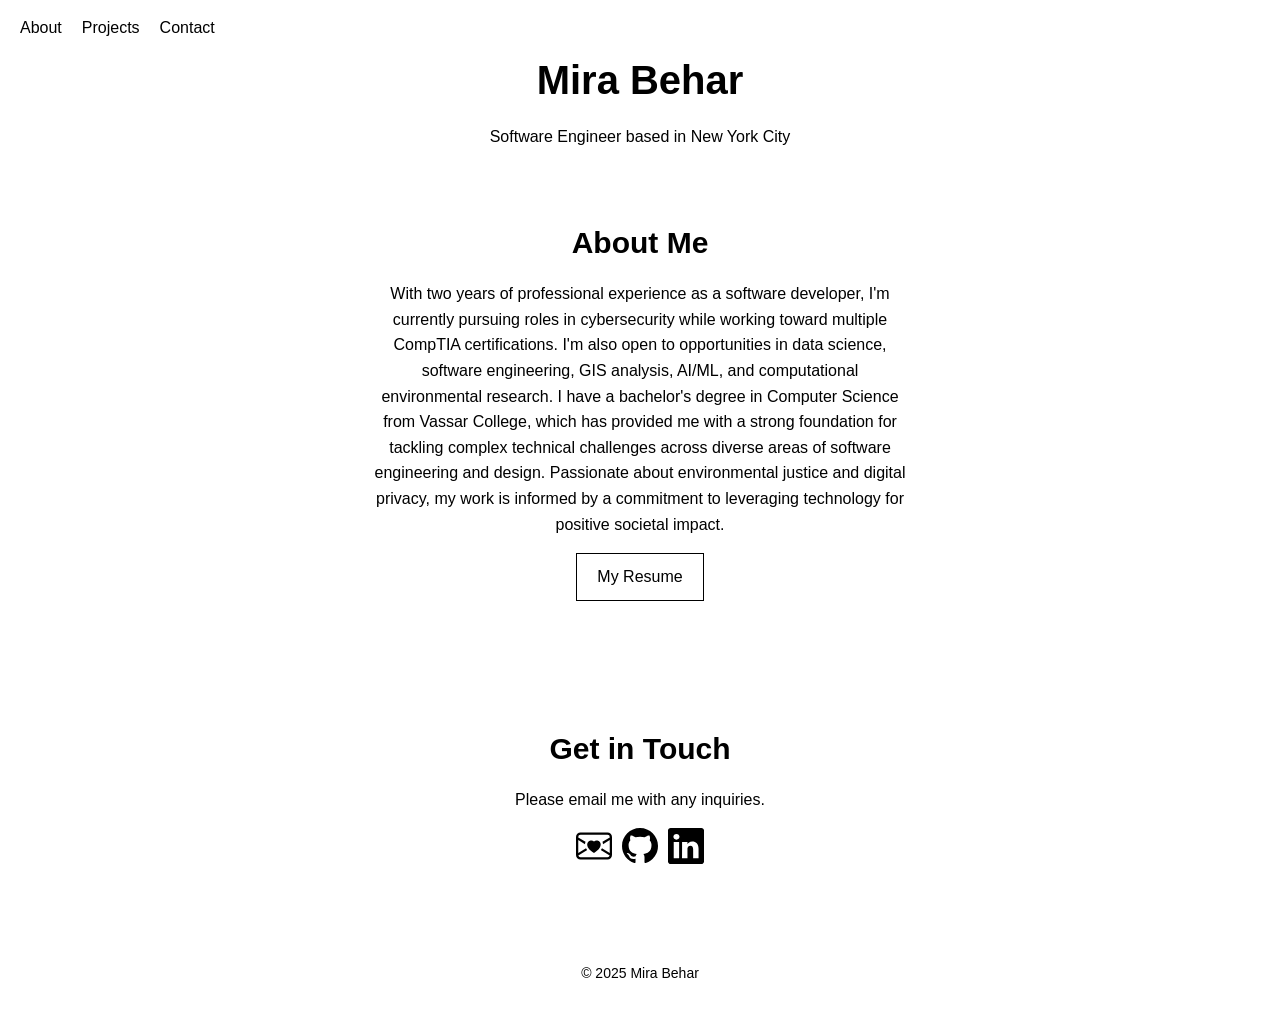
==== index.html @ eb7af506 "Add projects page with card formatting" ====
<!DOCTYPE html>
<html lang="en">

<head>
  <meta charset="UTF-8">
  <meta name="viewport" content="width=device-width, initial-scale=1.0">
  <title>Mira Behar | Portfolio</title>
  <meta name="keywords"
    content="Mira Behar, Software Engineering, Security Engineering, Python, Java, C, CSS, HTML, SQL">
  <link rel="stylesheet" href="index.css">
</head>

<body>

  <!-- Header -->
  <header id="top">
    <nav class="nav">
      <ul>
        <li><a href="#about">About</a></li>
        <li><a href="projects.html">Projects</a></li>
        <li><a href="#contact">Contact</a></li>
      </ul>
    </nav>

    <div>
      <h1>Mira Behar</h1>
      <p>Software Engineer based in New York City</p>
    </div>
  </header>

  <!-- About Section -->
  <section id="about">
    <h2>About Me</h2>
    <p>
      With two years of professional experience as a software developer, I'm currently pursuing roles in cybersecurity
      while working toward multiple CompTIA certifications.
      I'm also open to opportunities in data science, software engineering, GIS analysis, AI/ML, and computational
      environmental research.
      I have a bachelor's degree in Computer Science from Vassar College, which has provided me with a strong foundation
      for tackling complex technical challenges across diverse areas of software engineering and design.
      Passionate about environmental justice and digital privacy, my work is informed by a commitment to leveraging
      technology for positive societal impact.
    </p>
    <a href="files/resume.pdf" class="btn" target="_blank">My Resume</a>
  </section>

  <!-- Contact Section -->
  <section id="contact">
    <h2>Get in Touch</h2>
    <p>Please email me with any inquiries. </p>

    <!-- Social Icons -->
    <div class="social-icons">
      <!-- Email -->
      <a href="mailto:mirabehar@gmail.com" target="_blank">
        <svg xmlns="http://www.w3.org/2000/svg" width="16" height="16" fill="currentColor" class="bi bi-envelope-heart"
          viewBox="0 0 16 16">
          <path fill-rule="evenodd"
            d="M0 4a2 2 0 0 1 2-2h12a2 2 0 0 1 2 2v8a2 2 0 0 1-2 2H2a2 2 0 0 1-2-2zm2-1a1 1 0 0 0-1 1v.217l3.235 1.94a2.8 2.8 0 0 0-.233 1.027L1 5.384v5.721l3.453-2.124q.219.416.55.835l-3.97 2.443A1 1 0 0 0 2 13h12a1 1 0 0 0 .966-.741l-3.968-2.442q.33-.421.55-.836L15 11.105V5.383l-3.002 1.801a2.8 2.8 0 0 0-.233-1.026L15 4.217V4a1 1 0 0 0-1-1zm6 2.993c1.664-1.711 5.825 1.283 0 5.132-5.825-3.85-1.664-6.843 0-5.132" />
        </svg>
      </a>
      <!-- GitHub -->
      <a href="https://github.com/mirabehar" target="_blank">
        <svg xmlns="http://www.w3.org/2000/svg" width="16" height="16" fill="currentColor" class="bi bi-github"
          viewBox="0 0 16 16">
          <path
            d="M8 0C3.58 0 0 3.58 0 8c0 3.54 2.29 6.53 5.47 7.59.4.07.55-.17.55-.38 0-.19-.01-.82-.01-1.49-2.01.37-2.53-.49-2.69-.94-.09-.23-.48-.94-.82-1.13-.28-.15-.68-.52-.01-.53.63-.01 1.08.58 1.23.82.72 1.21 1.87.87 2.33.66.07-.52.28-.87.51-1.07-1.78-.2-3.64-.89-3.64-3.95 0-.87.31-1.59.82-2.15-.08-.2-.36-1.02.08-2.12 0 0 .67-.21 2.2.82.64-.18 1.32-.27 2-.27s1.36.09 2 .27c1.53-1.04 2.2-.82 2.2-.82.44 1.1.16 1.92.08 2.12.51.56.82 1.27.82 2.15 0 3.07-1.87 3.75-3.65 3.95.29.25.54.73.54 1.48 0 1.07-.01 1.93-.01 2.2 0 .21.15.46.55.38A8.01 8.01 0 0 0 16 8c0-4.42-3.58-8-8-8" />
        </svg>
      </a>
      <!-- LinkedIn -->
      <a href="https://linkedin.com/in/mirabehar" target="_blank">
        <svg xmlns="http://www.w3.org/2000/svg" width="16" height="16" fill="currentColor" class="bi bi-linkedin"
          viewBox="0 0 16 16">
          <path
            d="M0 1.146C0 .513.526 0 1.175 0h13.65C15.474 0 16 .513 16 1.146v13.708c0 .633-.526 1.146-1.175 1.146H1.175C.526 16 0 15.487 0 14.854zm4.943 12.248V6.169H2.542v7.225zm-1.2-8.212c.837 0 1.358-.554 1.358-1.248-.015-.709-.52-1.248-1.342-1.248S2.4 3.226 2.4 3.934c0 .694.521 1.248 1.327 1.248zm4.908 8.212V9.359c0-.216.016-.432.08-.586.173-.431.568-.878 1.232-.878.869 0 1.216.662 1.216 1.634v3.865h2.401V9.25c0-2.22-1.184-3.252-2.764-3.252-1.274 0-1.845.7-2.165 1.193v.025h-.016l.016-.025V6.169h-2.4c.03.678 0 7.225 0 7.225z" />
        </svg>
      </a>
    </div>
  </section>
  </main>

  <!-- Footer -->
  <footer>
    <p>&copy; 2025 Mira Behar</p>
  </footer>

</body>

</html>
---- index.css ----
/* ----------------------------- */
/* ----- Basic Setup ----- */
/* ----------------------------- */

* {
  margin: 0;
  padding: 0;
  box-sizing: border-box;
}

html {
  font-size: 62.5%;
  /* 16px x 62.5% = 10px --> 1rem = 10px */
  scroll-behavior: smooth;
}

body {
  font-size: 1.6rem;
  font-family: sans-serif;
  line-height: 1.6;
  color: #000000;
  background: #ffffff;
}

/* ----------------------------- */
/* ----- Layout Helpers ----- */
/* ----------------------------- */

.container {
  max-width: 1100px;
  margin: 0 auto;
  /* horizontally centered */
  padding: 0 2rem;
  text-align: center;
}

p {
  margin: 0 auto 1.6rem;
  max-width: 60ch;
  /* limits line length */
  text-align: center;
}

section {
  padding: 6rem 0;
}

img {
  max-width: 100%;
  height: auto;
  display: block;
}

.pdf-embed {
  width: 64%;
  height: 80vh;
  border: none;
}

@media (max-width: 768px) {
  .pdf-embed {
    height: 60vh;
  }
}

.project {
  margin-bottom: 5rem;
}

/* ----------------------------- */
/* ----- Typography ----- */
/* ----------------------------- */

h1,
h2,
h3 {
  font-weight: 600;
  line-height: 1.2;
  color: #000000;
  margin-bottom: 2rem;
  text-align: center;
}

h1 {
  font-size: 4rem;
}

h2 {
  font-size: 3rem;
}

h3 {
  font-size: 2.2rem;
}

p {
  margin-bottom: 1.6rem;
  max-width: 60ch;
}

/* ----------------------------- */
/* ----- Links & Buttons ----- */
/* ----------------------------- */

a {
  color: inherit;
  text-decoration: none;
  transition: color 0.2s ease;
}

a:hover {
  color: #8800ff;
  /* link hover */
}

button,
.btn {
  display: block;
  width: fit-content;
  text-align: center;
  padding: 1rem 2rem;
  border: 1px solid #000000;
  background: transparent;
  cursor: pointer;
  transition: background 0.2s ease, color 0.2s ease;
  margin: 1rem auto;
}

button:hover,
.btn:hover {
  background: #000000;
  color: #ffffff;
}

.social-icons {
  display: flex;
  gap: 1rem;
  margin-top: 1.5rem;
  justify-content: center;
}

.social-icons svg {
  width: 36px;
  height: 36px;
  transition: transform 0.2s ease, fill 0.2s ease;
  cursor: pointer;
}

.social-icons svg:hover {
  transform: scale(1.2);
  fill: #8800ff;
}

/* ----------------------------- */
/* ----- Navigation ----- */
/* ----------------------------- */

.nav {
  display: flex;
  justify-content: flex-start;
  padding: 1.5rem 0 1.5rem 2rem;
}

.nav ul {
  list-style: none;
  display: flex;
  gap: 2rem;
}

.nav a {
  padding: 0.5rem 0;
  font-weight: 500;
}


/* ----------------------------- */
/* ----- Footer ----- */
/* ----------------------------- */

footer {
  text-align: center;
  padding: 3rem 0;
  font-size: 1.4rem;
  color: #000000;
}
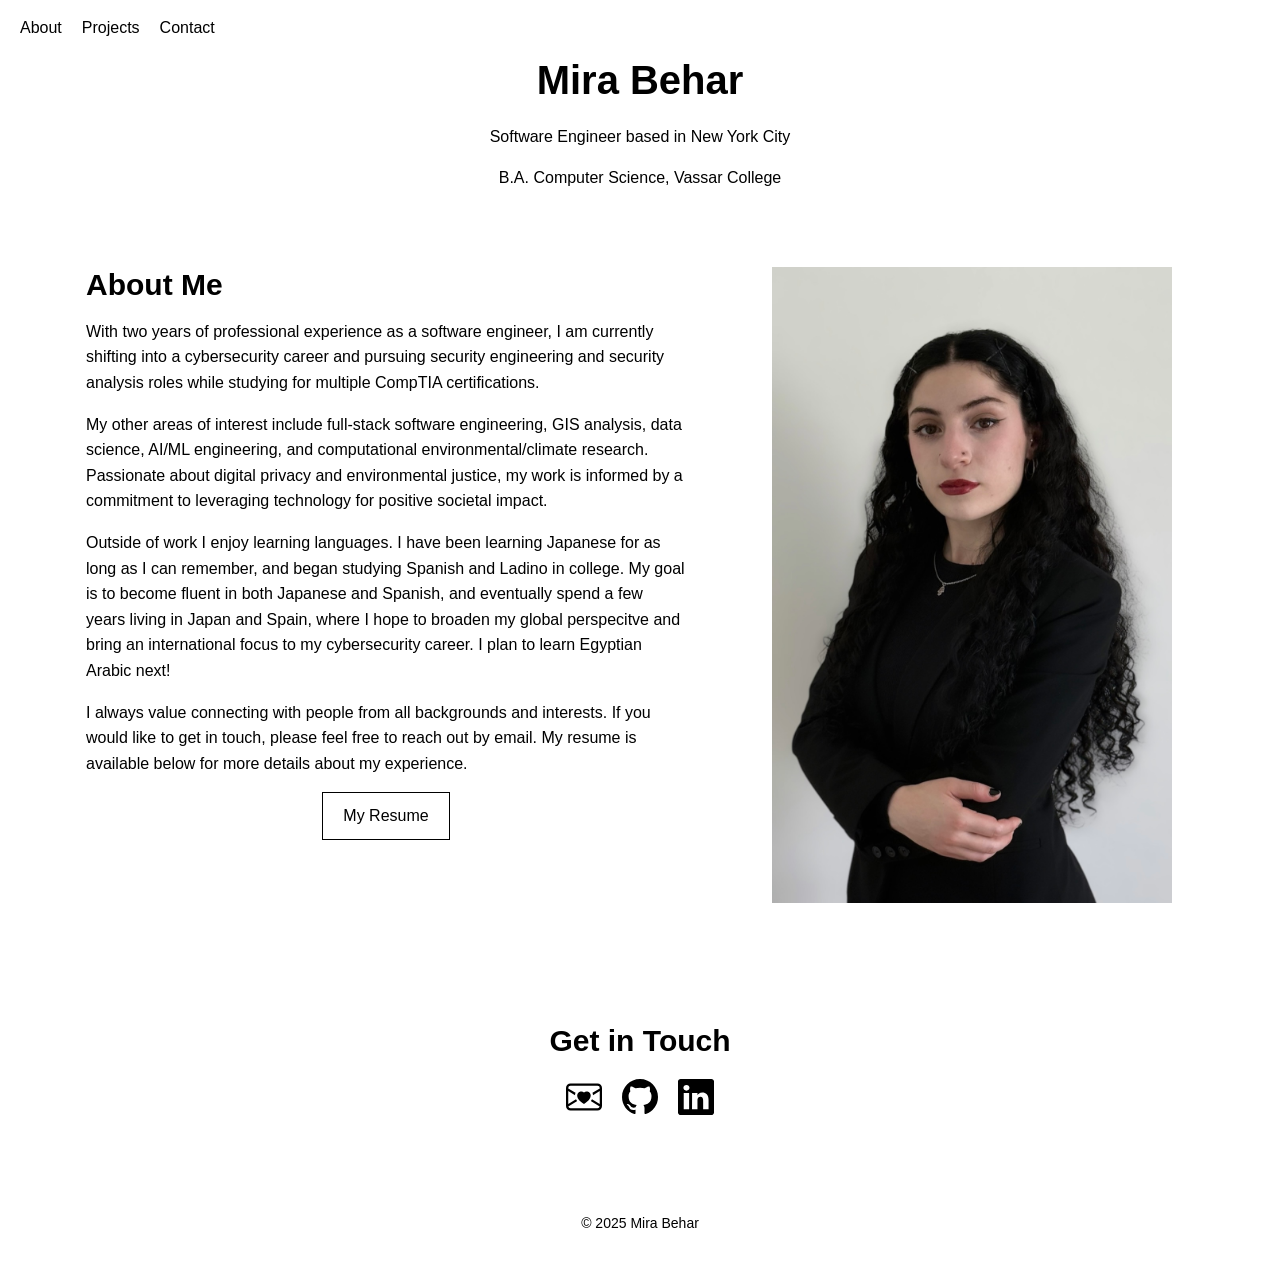
==== commit f9e9a4a0: "Adds grid layout to home page with additional text and image." ====
--- a/index.html
+++ b/index.html
@@ -25,29 +25,47 @@
     <div>
       <h1>Mira Behar</h1>
       <p>Software Engineer based in New York City</p>
+      <p>B.A. Computer Science, Vassar College</p>
     </div>
   </header>
 
-  <!-- About Section -->
+  <!-- About Section (Grid)-->
   <section id="about">
-    <h2>About Me</h2>
-    <p>
-      With two years of professional experience as a software developer, I'm currently pursuing roles in cybersecurity
-      while working toward multiple CompTIA certifications.
-      I'm also open to opportunities in data science, software engineering, GIS analysis, AI/ML, and computational
-      environmental research.
-      I have a bachelor's degree in Computer Science from Vassar College, which has provided me with a strong foundation
-      for tackling complex technical challenges across diverse areas of software engineering and design.
-      Passionate about environmental justice and digital privacy, my work is informed by a commitment to leveraging
-      technology for positive societal impact.
-    </p>
-    <a href="files/resume.pdf" class="btn" target="_blank">My Resume</a>
+    <div class="container">
+      <div>
+        <h2>About Me</h2>
+        <p>
+          With two years of professional experience as a software engineer, I am currently shifting into a cybersecurity career 
+          and pursuing security engineering and security analysis roles while studying for multiple CompTIA certifications.
+        </p>
+        <p>
+          My other areas of interest include full-stack software engineering, GIS analysis, data science, AI/ML engineering, and 
+          computational environmental/climate research. Passionate about digital privacy and environmental justice, my work is 
+          informed by a commitment to leveraging technology for positive societal impact.
+        </p>
+        <p>
+          Outside of work I enjoy learning languages. I have been learning Japanese for as long as I can remember, and began studying 
+          Spanish and Ladino in college. My goal is to become fluent in both Japanese and Spanish, and eventually spend a few years
+          living in Japan and Spain, where I hope to broaden my global perspecitve and bring an international focus to my cybersecurity
+          career. I plan to learn Egyptian Arabic next!
+        </p>
+        <p>
+          I always value connecting with people from all backgrounds and interests. If you would like to get in touch, please feel 
+          free to reach out by email. My resume is available below for more details about my experience.
+        </p>
+        
+        <a href="files/resume.pdf" class="btn" target="_blank">My Resume</a>
+      </div>
+
+      <div>
+        <img src="images/MiraPortfolioPic.jpg" width="400" height="600"> 
+      </div>
+    </div>
   </section>
 
   <!-- Contact Section -->
   <section id="contact">
     <h2>Get in Touch</h2>
-    <p>Please email me with any inquiries. </p>
 
     <!-- Social Icons -->
     <div class="social-icons">
@@ -77,7 +95,6 @@
       </a>
     </div>
   </section>
-  </main>
 
   <!-- Footer -->
   <footer>
--- a/index.css
+++ b/index.css
@@ -27,19 +27,13 @@
 /* ----------------------------- */
 
 .container {
-  max-width: 1100px;
+  display: grid;
+  grid-template-columns: 3fr 2fr;
+  gap: 2rem; 
+  max-width: 1400px;
   margin: 0 auto;
-  /* horizontally centered */
   padding: 0 2rem;
-  text-align: center;
-}
-
-p {
-  margin: 0 auto 1.6rem;
-  max-width: 60ch;
-  /* limits line length */
-  text-align: center;
-}
+} 
 
 section {
   padding: 6rem 0;
@@ -51,21 +45,17 @@
   display: block;
 }
 
-.pdf-embed {
+/* .pdf-embed { TODO: Delete 
   width: 64%;
   height: 80vh;
   border: none;
-}
+} 
 
 @media (max-width: 768px) {
   .pdf-embed {
     height: 60vh;
   }
-}
-
-.project {
-  margin-bottom: 5rem;
-}
+}*/
 
 /* ----------------------------- */
 /* ----- Typography ----- */
@@ -94,9 +84,20 @@
 }
 
 p {
-  margin-bottom: 1.6rem;
-  max-width: 60ch;
+  margin: 0 auto 1.6rem;
+  max-width: 60ch; 
+  text-align: center;
 }
+
+.container h1,
+.container h2,
+.container h3,
+.container p {
+  margin: 0 auto 1.6rem;
+  max-width: min(600px, 90vw);
+  text-align: left;
+}
+
 
 /* ----------------------------- */
 /* ----- Links & Buttons ----- */
@@ -134,7 +135,7 @@
 
 .social-icons {
   display: flex;
-  gap: 1rem;
+  gap: 2rem;
   margin-top: 1.5rem;
   justify-content: center;
 }
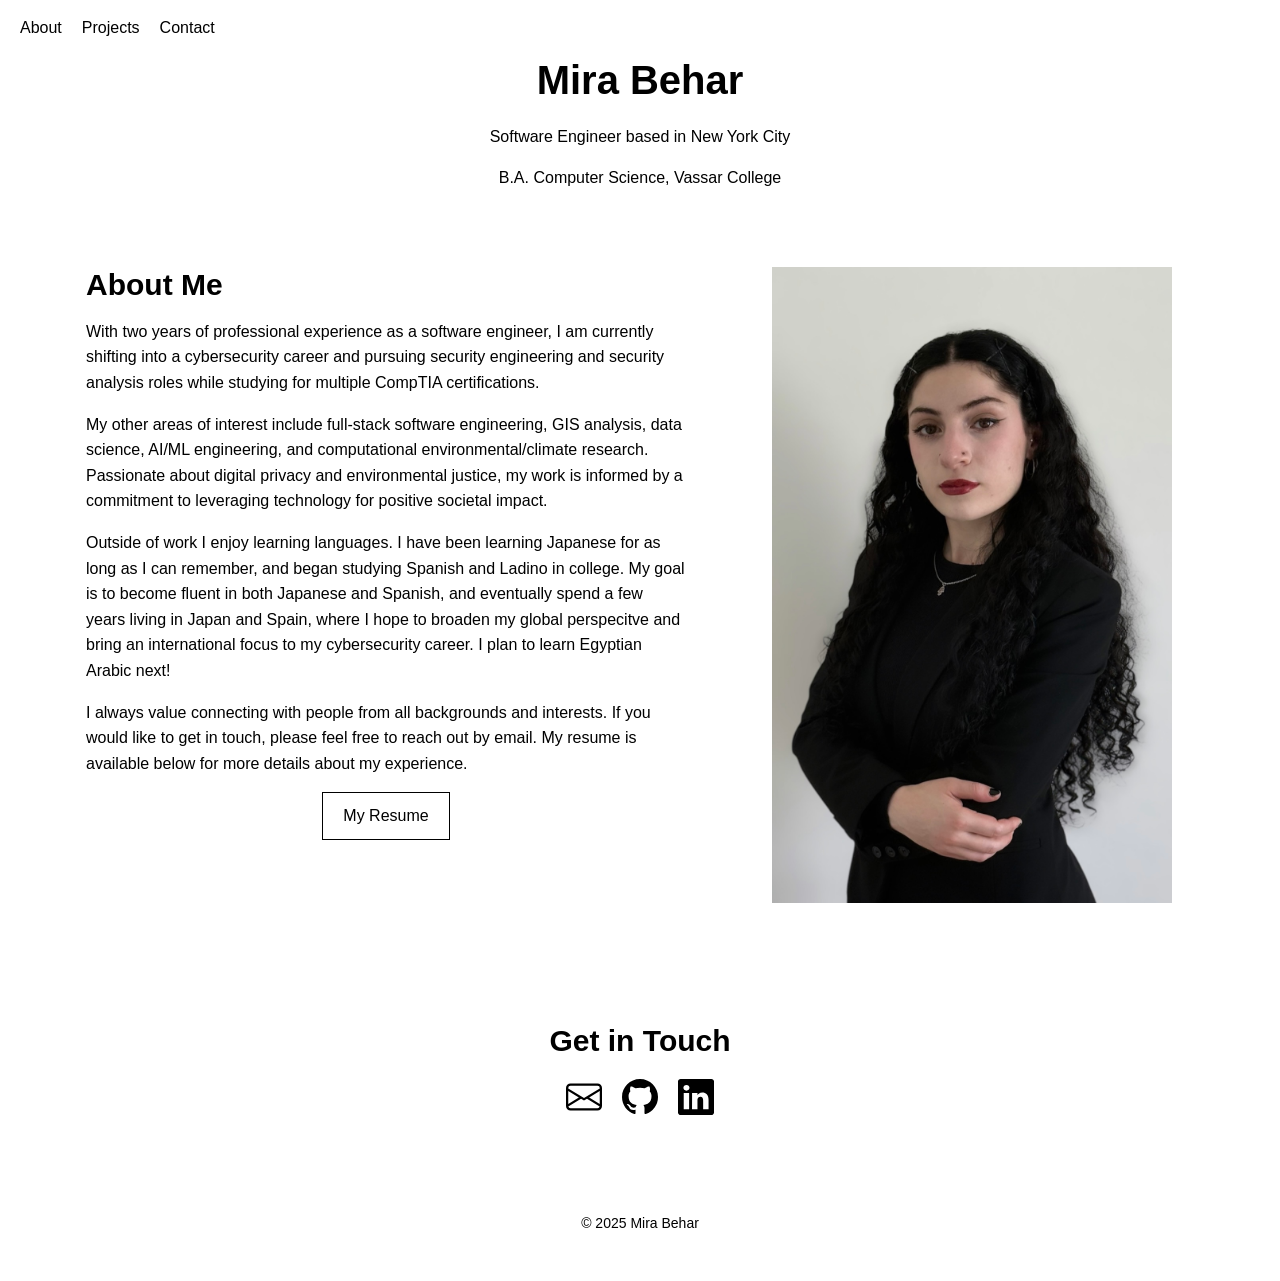
==== commit 1e4f3a75: "Updated email icon" ====
--- a/index.html
+++ b/index.html
@@ -71,10 +71,10 @@
     <div class="social-icons">
       <!-- Email -->
       <a href="mailto:mirabehar@gmail.com" target="_blank">
-        <svg xmlns="http://www.w3.org/2000/svg" width="16" height="16" fill="currentColor" class="bi bi-envelope-heart"
+        <svg xmlns="http://www.w3.org/2000/svg" width="16" height="16" fill="currentColor" class="bi bi-envelope"
           viewBox="0 0 16 16">
           <path fill-rule="evenodd"
-            d="M0 4a2 2 0 0 1 2-2h12a2 2 0 0 1 2 2v8a2 2 0 0 1-2 2H2a2 2 0 0 1-2-2zm2-1a1 1 0 0 0-1 1v.217l3.235 1.94a2.8 2.8 0 0 0-.233 1.027L1 5.384v5.721l3.453-2.124q.219.416.55.835l-3.97 2.443A1 1 0 0 0 2 13h12a1 1 0 0 0 .966-.741l-3.968-2.442q.33-.421.55-.836L15 11.105V5.383l-3.002 1.801a2.8 2.8 0 0 0-.233-1.026L15 4.217V4a1 1 0 0 0-1-1zm6 2.993c1.664-1.711 5.825 1.283 0 5.132-5.825-3.85-1.664-6.843 0-5.132" />
+            d="M0 4a2 2 0 0 1 2-2h12a2 2 0 0 1 2 2v8a2 2 0 0 1-2 2H2a2 2 0 0 1-2-2zm2-1a1 1 0 0 0-1 1v.217l7 4.2 7-4.2V4a1 1 0 0 0-1-1zm13 2.383-4.708 2.825L15 11.105zm-.034 6.876-5.64-3.471L8 9.583l-1.326-.795-5.64 3.47A1 1 0 0 0 2 13h12a1 1 0 0 0 .966-.741M1 11.105l4.708-2.897L1 5.383z" />
         </svg>
       </a>
       <!-- GitHub -->
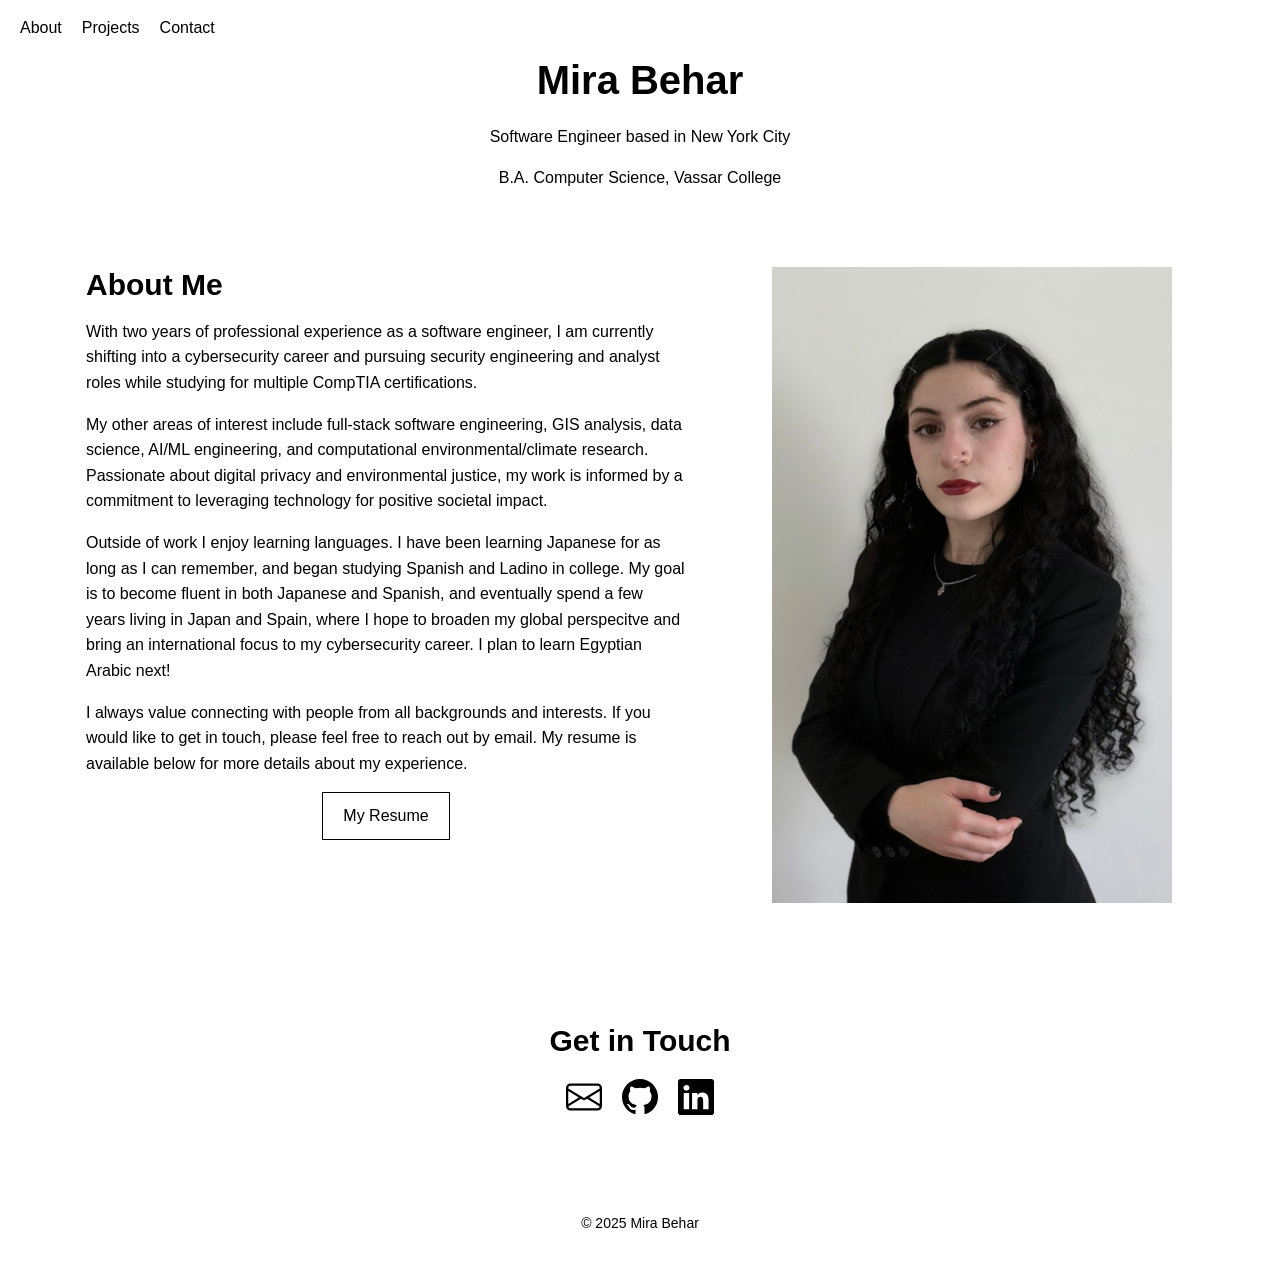
==== commit e83b0d3b: "Adds in line email link" ====
--- a/index.html
+++ b/index.html
@@ -36,7 +36,7 @@
         <h2>About Me</h2>
         <p>
           With two years of professional experience as a software engineer, I am currently shifting into a cybersecurity career 
-          and pursuing security engineering and security analysis roles while studying for multiple CompTIA certifications.
+          and pursuing security engineering and analyst roles while studying for multiple CompTIA certifications.
         </p>
         <p>
           My other areas of interest include full-stack software engineering, GIS analysis, data science, AI/ML engineering, and 
@@ -51,7 +51,8 @@
         </p>
         <p>
           I always value connecting with people from all backgrounds and interests. If you would like to get in touch, please feel 
-          free to reach out by email. My resume is available below for more details about my experience.
+          free to reach out by <a href="mailto:mirabehar@gmail.com" target="_blank">email</a>. My resume is available below for more 
+          details about my experience.
         </p>
         
         <a href="files/resume.pdf" class="btn" target="_blank">My Resume</a>
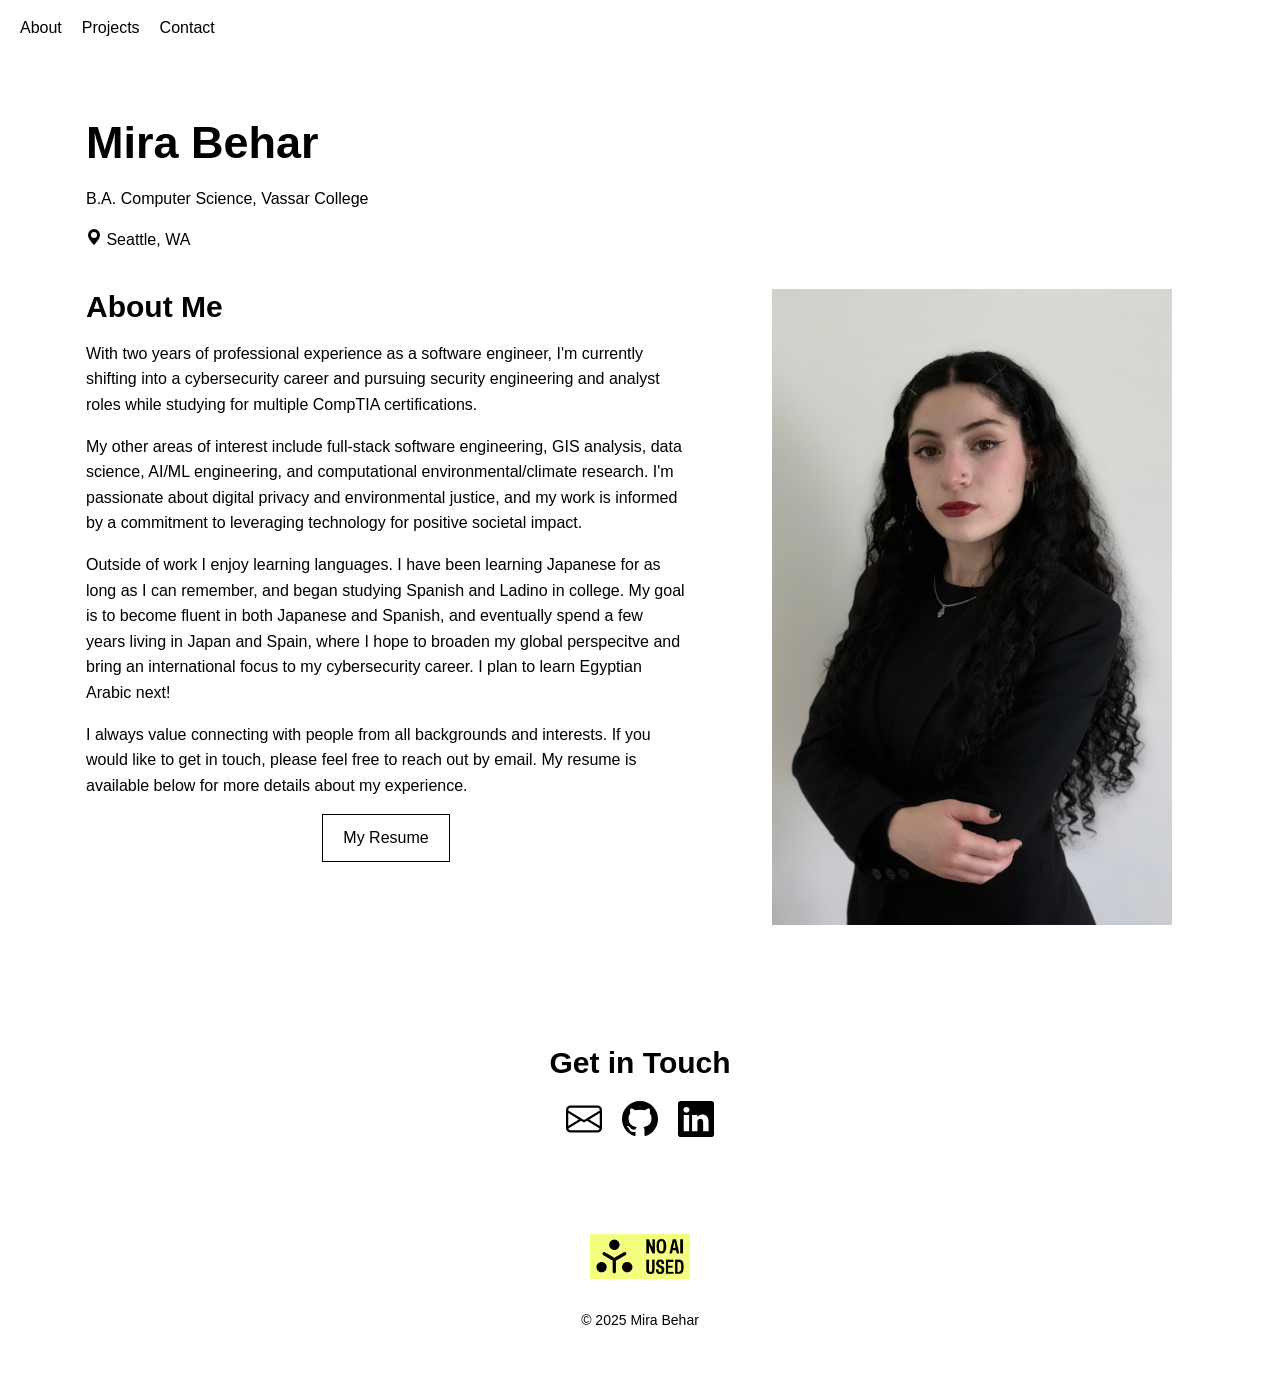
==== commit 04109df0: "Improves home page layout" ====
--- a/index.html
+++ b/index.html
@@ -12,7 +12,7 @@
 
 <body>
 
-  <!-- Header -->
+  <!-- Header / Navigation -->
   <header id="top">
     <nav class="nav">
       <ul>
@@ -21,45 +21,59 @@
         <li><a href="#contact">Contact</a></li>
       </ul>
     </nav>
-
-    <div>
-      <h1>Mira Behar</h1>
-      <p>Software Engineer based in New York City</p>
-      <p>B.A. Computer Science, Vassar College</p>
-    </div>
   </header>
 
-  <!-- About Section (Grid)-->
+  <!-- About Section -->
   <section id="about">
     <div class="container">
+      <div class="title">
+        <h1>Mira Behar</h1>
+        <p>B.A. Computer Science, Vassar College</p>
+        <p> 
+          <svg xmlns="http://www.w3.org/2000/svg" width="16" height="16" fill="currentColor" class="bi bi-geo-alt-fill"
+          viewBox="0 0 16 16">
+          <path fill-rule="evenodd"
+            d="M8 16s6-5.686 6-10A6 6 0 0 0 2 6c0 4.314 6 10 6 10m0-7a3 3 0 1 1 0-6 3 3 0 0 1 0 6" />
+          </svg>
+          Seattle, WA
+        </p>
+      </div>
+      <div> </div>
       <div>
         <h2>About Me</h2>
         <p>
-          With two years of professional experience as a software engineer, I am currently shifting into a cybersecurity career 
+          With two years of professional experience as a software engineer, I'm currently shifting into a cybersecurity
+          career
           and pursuing security engineering and analyst roles while studying for multiple CompTIA certifications.
         </p>
         <p>
-          My other areas of interest include full-stack software engineering, GIS analysis, data science, AI/ML engineering, and 
-          computational environmental/climate research. Passionate about digital privacy and environmental justice, my work is 
-          informed by a commitment to leveraging technology for positive societal impact.
+          My other areas of interest include full-stack software engineering, GIS analysis, data science, AI/ML
+          engineering, and computational environmental/climate research. I'm passionate about digital privacy and 
+          environmental justice, and my work is informed by a commitment to leveraging technology for positive societal 
+          impact.
         </p>
         <p>
-          Outside of work I enjoy learning languages. I have been learning Japanese for as long as I can remember, and began studying 
-          Spanish and Ladino in college. My goal is to become fluent in both Japanese and Spanish, and eventually spend a few years
-          living in Japan and Spain, where I hope to broaden my global perspecitve and bring an international focus to my cybersecurity
+          Outside of work I enjoy learning languages. I have been learning Japanese for as long as I can remember, and
+          began studying
+          Spanish and Ladino in college. My goal is to become fluent in both Japanese and Spanish, and eventually spend
+          a few years
+          living in Japan and Spain, where I hope to broaden my global perspecitve and bring an international focus to
+          my cybersecurity
           career. I plan to learn Egyptian Arabic next!
         </p>
         <p>
-          I always value connecting with people from all backgrounds and interests. If you would like to get in touch, please feel 
-          free to reach out by <a href="mailto:mirabehar@gmail.com" target="_blank">email</a>. My resume is available below for more 
+          I always value connecting with people from all backgrounds and interests. If you would like to get in touch,
+          please feel
+          free to reach out by <a href="mailto:mirabehar@gmail.com" target="_blank">email</a>. My resume is available
+          below for more
           details about my experience.
         </p>
-        
+
         <a href="files/resume.pdf" class="btn" target="_blank">My Resume</a>
       </div>
 
       <div>
-        <img src="images/MiraPortfolioPic.jpg" width="400" height="600"> 
+        <img src="images/MiraPortfolioPic.jpg" width="400" height="600">
       </div>
     </div>
   </section>
@@ -99,6 +113,9 @@
 
   <!-- Footer -->
   <footer>
+    <div class="footer-icons">
+      <img src="images/ai-label_banner-no-ai-used.png" width="100" height="45">
+    </div>
     <p>&copy; 2025 Mira Behar</p>
   </footer>
 
--- a/index.css
+++ b/index.css
@@ -45,17 +45,15 @@
   display: block;
 }
 
-/* .pdf-embed { TODO: Delete 
-  width: 64%;
-  height: 80vh;
-  border: none;
-} 
+@media (max-width: 768px) {
+  .container{
+    grid-template-columns: 1fr;
+  }
 
-@media (max-width: 768px) {
-  .pdf-embed {
-    height: 60vh;
+  .container img {
+    margin: 0 auto; 
   }
-}*/
+}
 
 /* ----------------------------- */
 /* ----- Typography ----- */
@@ -72,7 +70,7 @@
 }
 
 h1 {
-  font-size: 4rem;
+  font-size: 4.5rem;
 }
 
 h2 {
@@ -97,7 +95,6 @@
   max-width: min(600px, 90vw);
   text-align: left;
 }
-
 
 /* ----------------------------- */
 /* ----- Links & Buttons ----- */
@@ -178,6 +175,12 @@
 /* ----- Footer ----- */
 /* ----------------------------- */
 
+.footer-icons {
+  display: flex;
+  justify-content: center;
+  margin-bottom: 3rem;
+}
+
 footer {
   text-align: center;
   padding: 3rem 0;
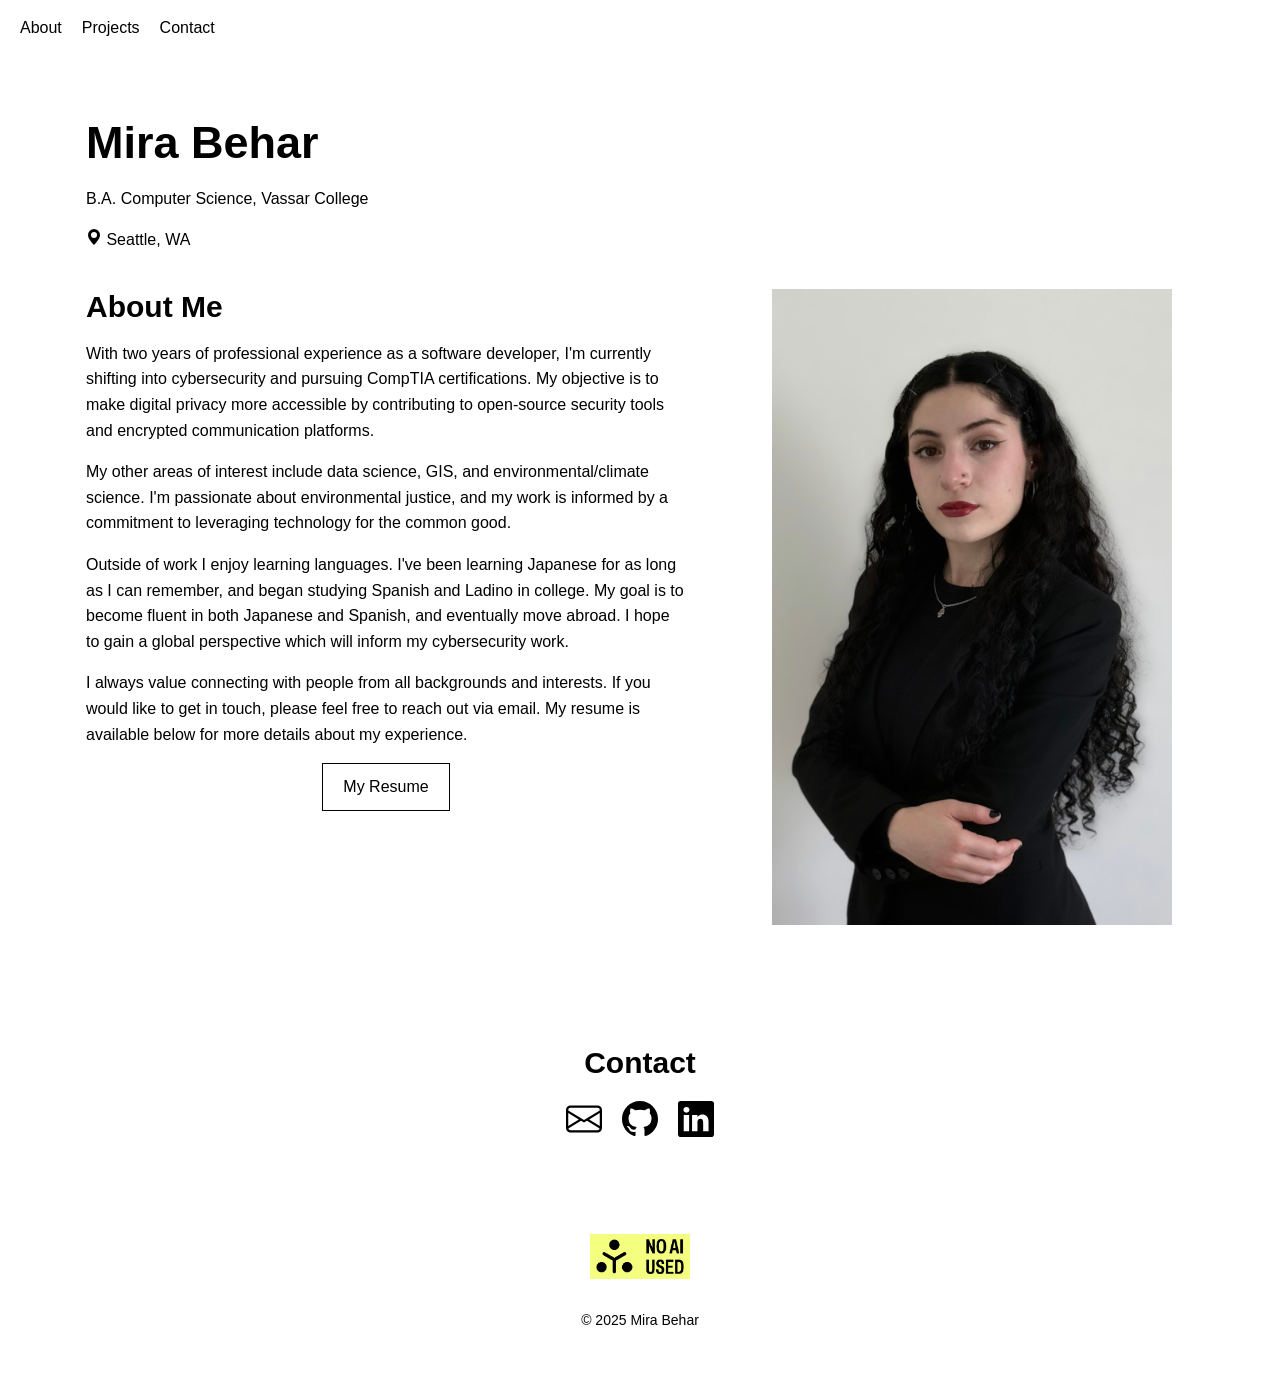
==== commit e6515d36: "Another minor text update" ====
--- a/index.html
+++ b/index.html
@@ -42,29 +42,24 @@
       <div>
         <h2>About Me</h2>
         <p>
-          With two years of professional experience as a software engineer, I'm currently shifting into a cybersecurity
-          career
-          and pursuing security engineering and analyst roles while studying for multiple CompTIA certifications.
+          With two years of professional experience as a software developer, I'm currently shifting into cybersecurity
+          and pursuing CompTIA certifications. My objective is to make digital privacy more accessible by
+          contributing to open-source security tools and encrypted communication platforms. 
         </p>
         <p>
-          My other areas of interest include full-stack software engineering, GIS analysis, data science, AI/ML
-          engineering, and computational environmental/climate research. I'm passionate about digital privacy and 
-          environmental justice, and my work is informed by a commitment to leveraging technology for positive societal 
-          impact.
+          My other areas of interest include data science, GIS, and environmental/climate science. I'm passionate about 
+          environmental justice, and my work is informed by a commitment to leveraging technology for the common good.
         </p>
         <p>
-          Outside of work I enjoy learning languages. I have been learning Japanese for as long as I can remember, and
+          Outside of work I enjoy learning languages. I've been learning Japanese for as long as I can remember, and
           began studying
-          Spanish and Ladino in college. My goal is to become fluent in both Japanese and Spanish, and eventually spend
-          a few years
-          living in Japan and Spain, where I hope to broaden my global perspecitve and bring an international focus to
-          my cybersecurity
-          career. I plan to learn Egyptian Arabic next!
+          Spanish and Ladino in college. My goal is to become fluent in both Japanese and Spanish, and eventually move abroad. 
+          I hope to gain a global perspective which will inform my cybersecurity work. 
         </p>
         <p>
           I always value connecting with people from all backgrounds and interests. If you would like to get in touch,
           please feel
-          free to reach out by <a href="mailto:mirabehar@gmail.com" target="_blank">email</a>. My resume is available
+          free to reach out via <a href="mailto:mirabehar@gmail.com" target="_blank">email</a>. My resume is available
           below for more
           details about my experience.
         </p>
@@ -80,7 +75,7 @@
 
   <!-- Contact Section -->
   <section id="contact">
-    <h2>Get in Touch</h2>
+    <h2>Contact</h2>
 
     <!-- Social Icons -->
     <div class="social-icons">
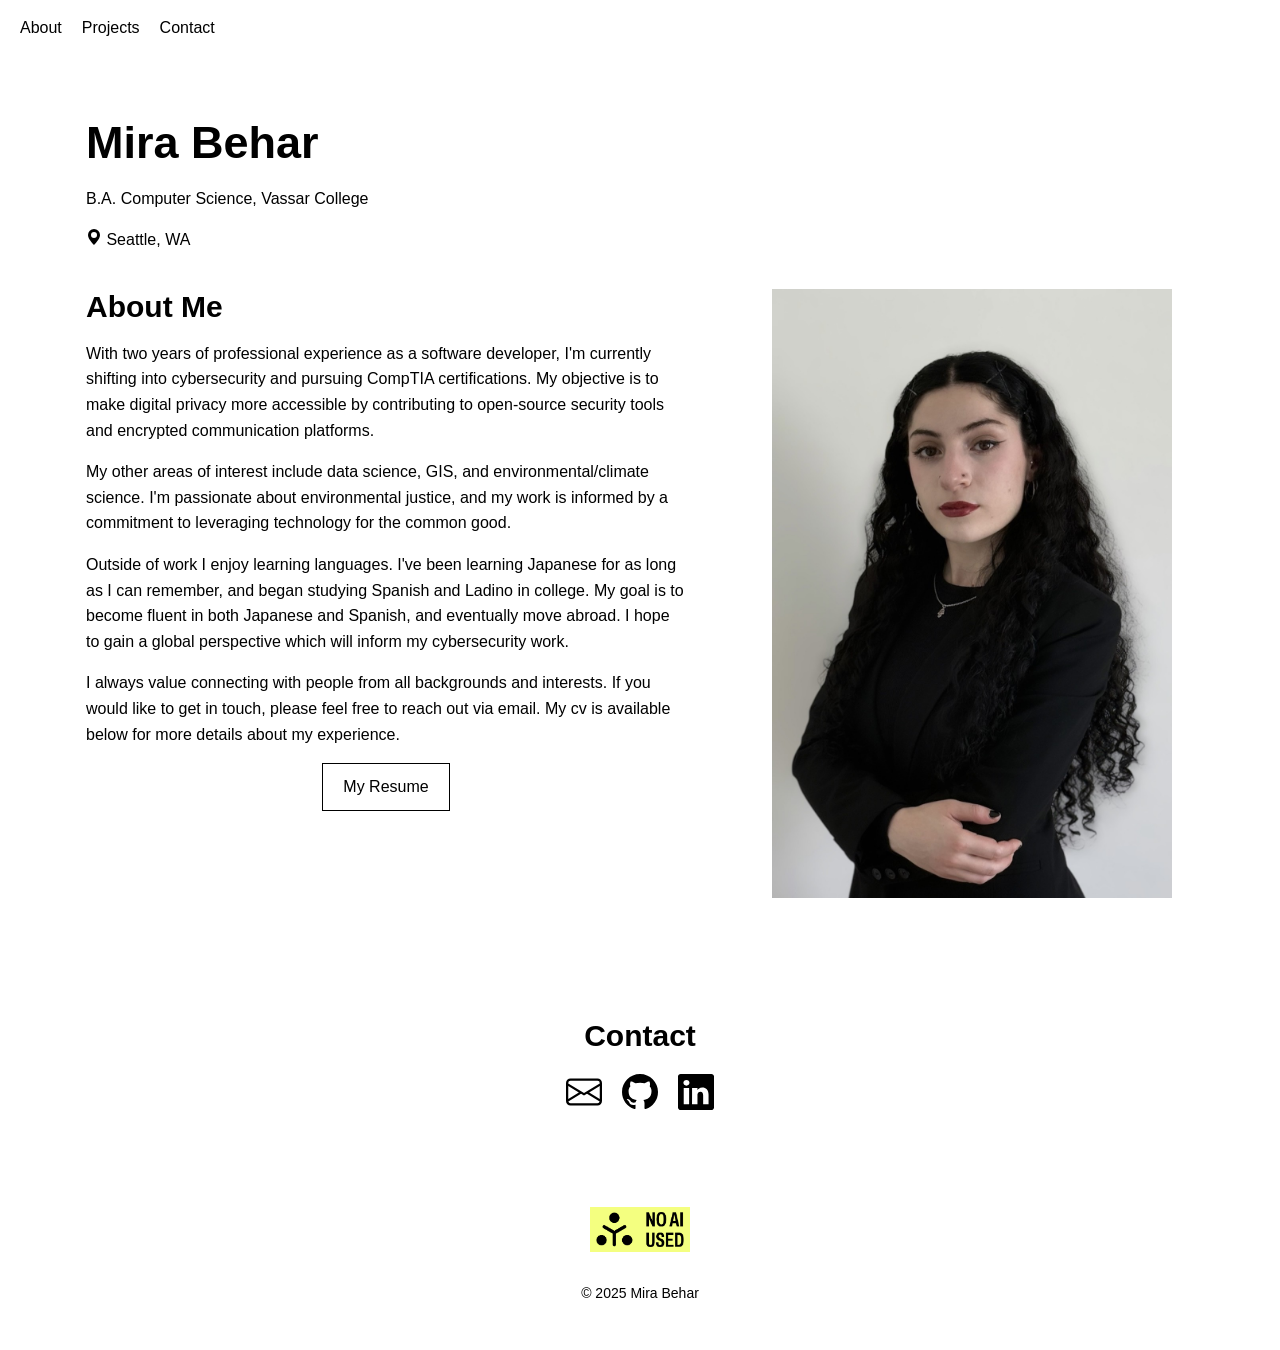
==== commit f0795ed6: "Replaces resume with cv" ====
--- a/index.html
+++ b/index.html
@@ -59,12 +59,11 @@
         <p>
           I always value connecting with people from all backgrounds and interests. If you would like to get in touch,
           please feel
-          free to reach out via <a href="mailto:mirabehar@gmail.com" target="_blank">email</a>. My resume is available
-          below for more
-          details about my experience.
+          free to reach out via <a href="mailto:mirabehar@gmail.com" target="_blank">email</a>. My cv is available
+          below for more details about my experience.
         </p>
 
-        <a href="files/resume.pdf" class="btn" target="_blank">My Resume</a>
+        <a href="files/cv.pdf" class="btn" target="_blank">My Resume</a>
       </div>
 
       <div>
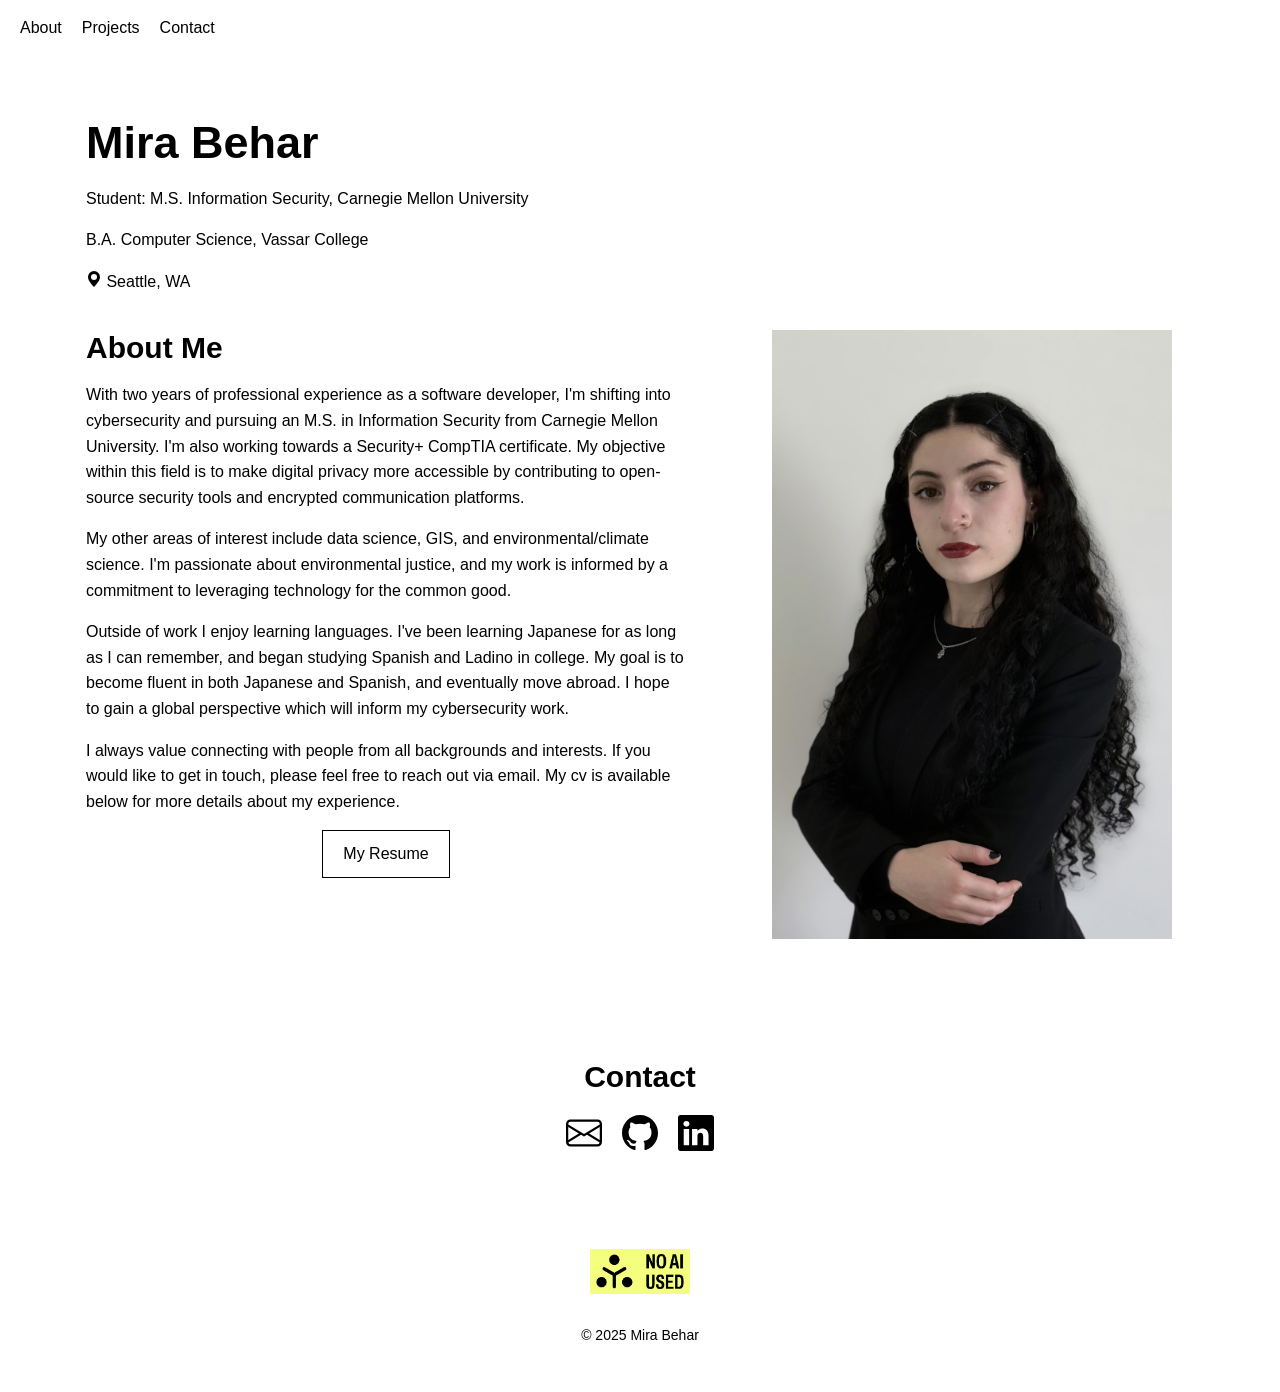
==== commit b6eeae19: "Updated bio" ====
--- a/index.html
+++ b/index.html
@@ -28,6 +28,7 @@
     <div class="container">
       <div class="title">
         <h1>Mira Behar</h1>
+        <p>Student: M.S. Information Security, Carnegie Mellon University</p>
         <p>B.A. Computer Science, Vassar College</p>
         <p> 
           <svg xmlns="http://www.w3.org/2000/svg" width="16" height="16" fill="currentColor" class="bi bi-geo-alt-fill"
@@ -42,9 +43,9 @@
       <div>
         <h2>About Me</h2>
         <p>
-          With two years of professional experience as a software developer, I'm currently shifting into cybersecurity
-          and pursuing CompTIA certifications. My objective is to make digital privacy more accessible by
-          contributing to open-source security tools and encrypted communication platforms. 
+          With two years of professional experience as a software developer, I'm shifting into cybersecurity
+          and pursuing an M.S. in Information Security from Carnegie Mellon University. I'm also working towards a Security+ CompTIA certificate. 
+          My objective within this field is to make digital privacy more accessible by contributing to open-source security tools and encrypted communication platforms. 
         </p>
         <p>
           My other areas of interest include data science, GIS, and environmental/climate science. I'm passionate about 
